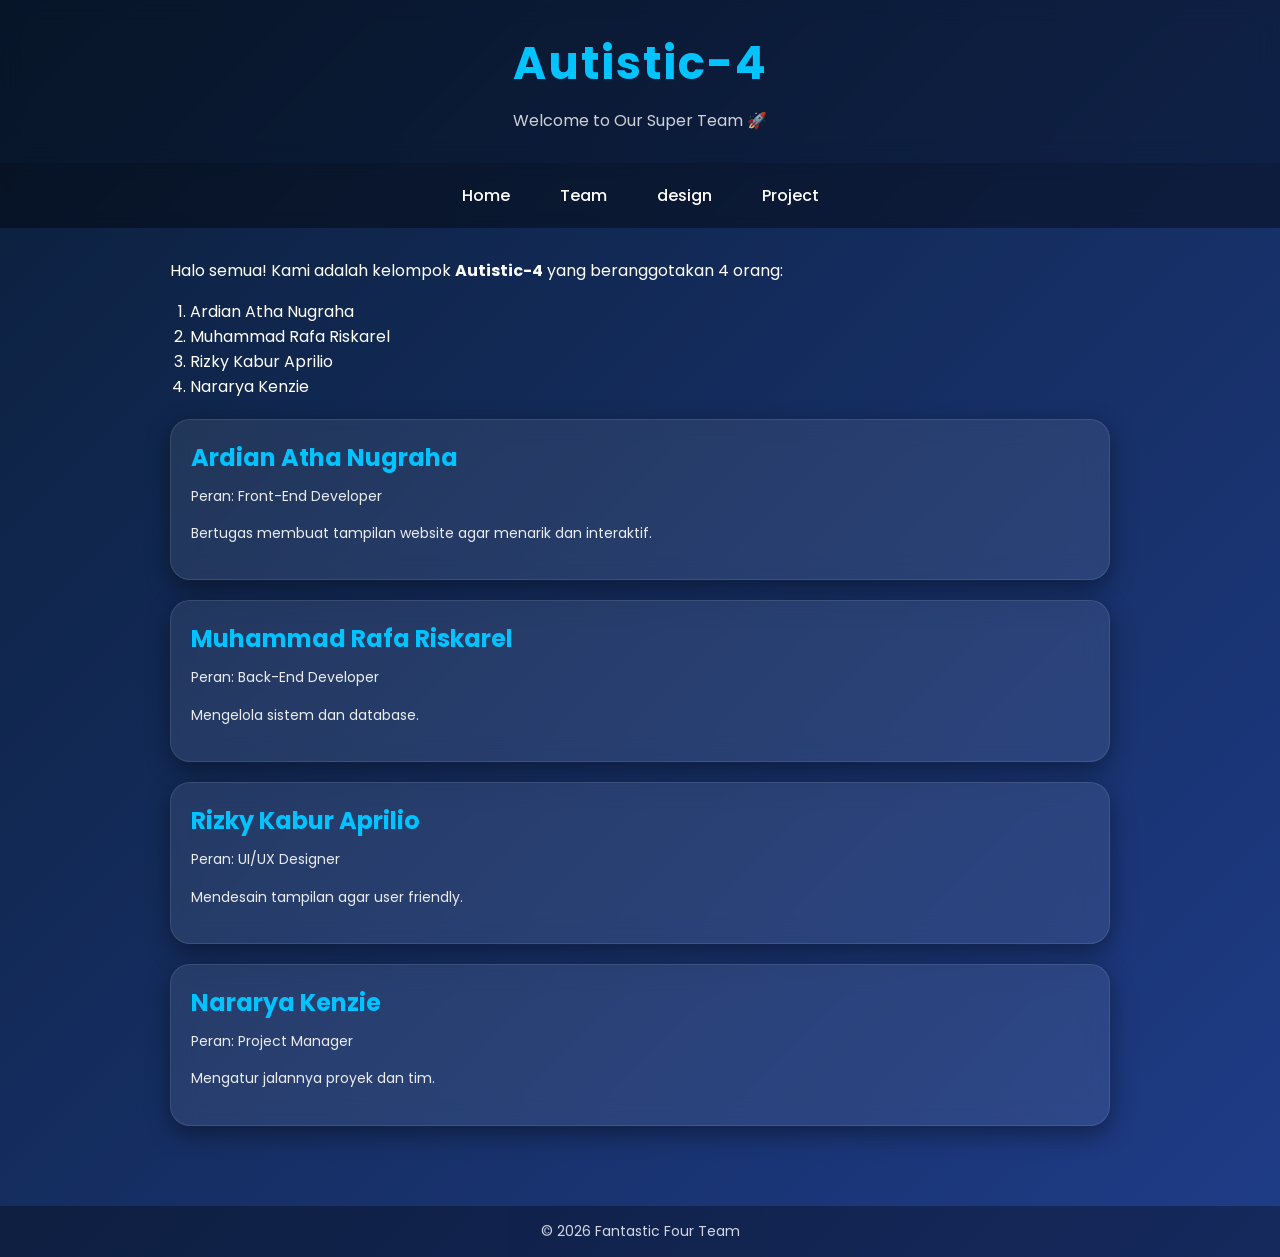
==== Design.html @ e34e0647 "Add files via upload" ====
<!DOCTYPE html>
<html lang="id">
<head>
    <meta charset="UTF-8">
    <title>Autistic-4</title>
    <link rel="stylesheet" href="style.css">
</head>
<body>

<header>
    <h1>Autistic-4</h1>
    <p>Welcome to Our Super Team 🚀</p>
</header>

<nav>
      <a href="index.html">Home</a>
    <a href="Team.html">Team</a>
    <a href="Design.html">design</a>
    <a href="Project.html">Project</a>
</nav>

<div class="content">
    <p>Halo semua! Kami adalah kelompok <b>Autistic-4</b> yang beranggotakan 4 orang:</p>
    
    <ol>
        <li>Ardian Atha Nugraha</li>
        <li>Muhammad Rafa Riskarel</li>
        <li>Rizky Kabur Aprilio</li>
        <li>Nararya Kenzie</li>
    </ol>

    <div class="card">
        <h2>Ardian Atha Nugraha</h2>
        <p>Peran: Front-End Developer</p>
        <p>Bertugas membuat tampilan website agar menarik dan interaktif.</p>
    </div>

    <div class="card">
        <h2>Muhammad Rafa Riskarel</h2>
        <p>Peran: Back-End Developer</p>
        <p>Mengelola sistem dan database.</p>
    </div>

    <div class="card">
        <h2>Rizky Kabur Aprilio</h2>
        <p>Peran: UI/UX Designer</p>
        <p>Mendesain tampilan agar user friendly.</p>
    </div>

    <div class="card">
        <h2>Nararya Kenzie</h2>
        <p>Peran: Project Manager</p>
        <p>Mengatur jalannya proyek dan tim.</p>
    </div>
</div>

<footer>
    <p>© 2026 Fantastic Four Team</p>
</footer>

</body>
</html>
---- style.css ----
@import url('https://fonts.googleapis.com/css2?family=Poppins:wght@300;500;700&display=swap');

* {
    margin: 0;
    padding: 0;
    box-sizing: border-box;
}

body {
    font-family: 'Poppins', sans-serif;
    background: linear-gradient(135deg, #0b1f3a, #1f3c88);
    color: white;
}

/* HEADER */
header {
    text-align: center;
    padding: 30px 20px;
    background: rgba(0, 0, 0, 0.3);
    backdrop-filter: blur(10px);
}

header h1 {
    font-size: 45px;
    color: #00c3ff;
    letter-spacing: 2px;
}

header p {
    margin-top: 10px;
    font-size: 16px;
    opacity: 0.8;
}

/* NAVBAR */
nav {
    display: flex;
    justify-content: center;
    gap: 20px;
    background: rgba(0, 0, 0, 0.4);
    padding: 12px;
    backdrop-filter: blur(8px);
}

nav a {
    color: white;
    text-decoration: none;
    font-weight: 500;
    padding: 8px 15px;
    border-radius: 8px;
    transition: 0.3s;
}

nav a:hover {
    background: #00c3ff;
    color: #0b1f3a;
}

/* CONTENT */
.content {
    padding: 30px;
    max-width: 1000px;
    margin: auto;
}

.content p {
    margin-bottom: 15px;
    line-height: 1.6;
}

/* LIST */
ol {
    margin-left: 20px;
    margin-bottom: 20px;
}

/* CARD */
.card {
    background: rgba(255, 255, 255, 0.08);
    margin: 20px 0;
    padding: 20px;
    border-radius: 20px;
    backdrop-filter: blur(12px);
    box-shadow: 0 8px 25px rgba(0,0,0,0.4);
    transition: 0.3s ease;
    border: 1px solid rgba(255,255,255,0.1);
}

.card:hover {
    transform: translateY(-8px) scale(1.02);
    box-shadow: 0 12px 30px rgba(0,0,0,0.6);
}

.card h2 {
    color: #00c3ff;
    margin-bottom: 10px;
}

.card p {
    font-size: 14px;
    opacity: 0.9;
}

/* FOOTER */
footer {
    text-align: center;
    padding: 15px;
    background: rgba(0,0,0,0.4);
    margin-top: 30px;
    font-size: 14px;
    opacity: 0.8;
}
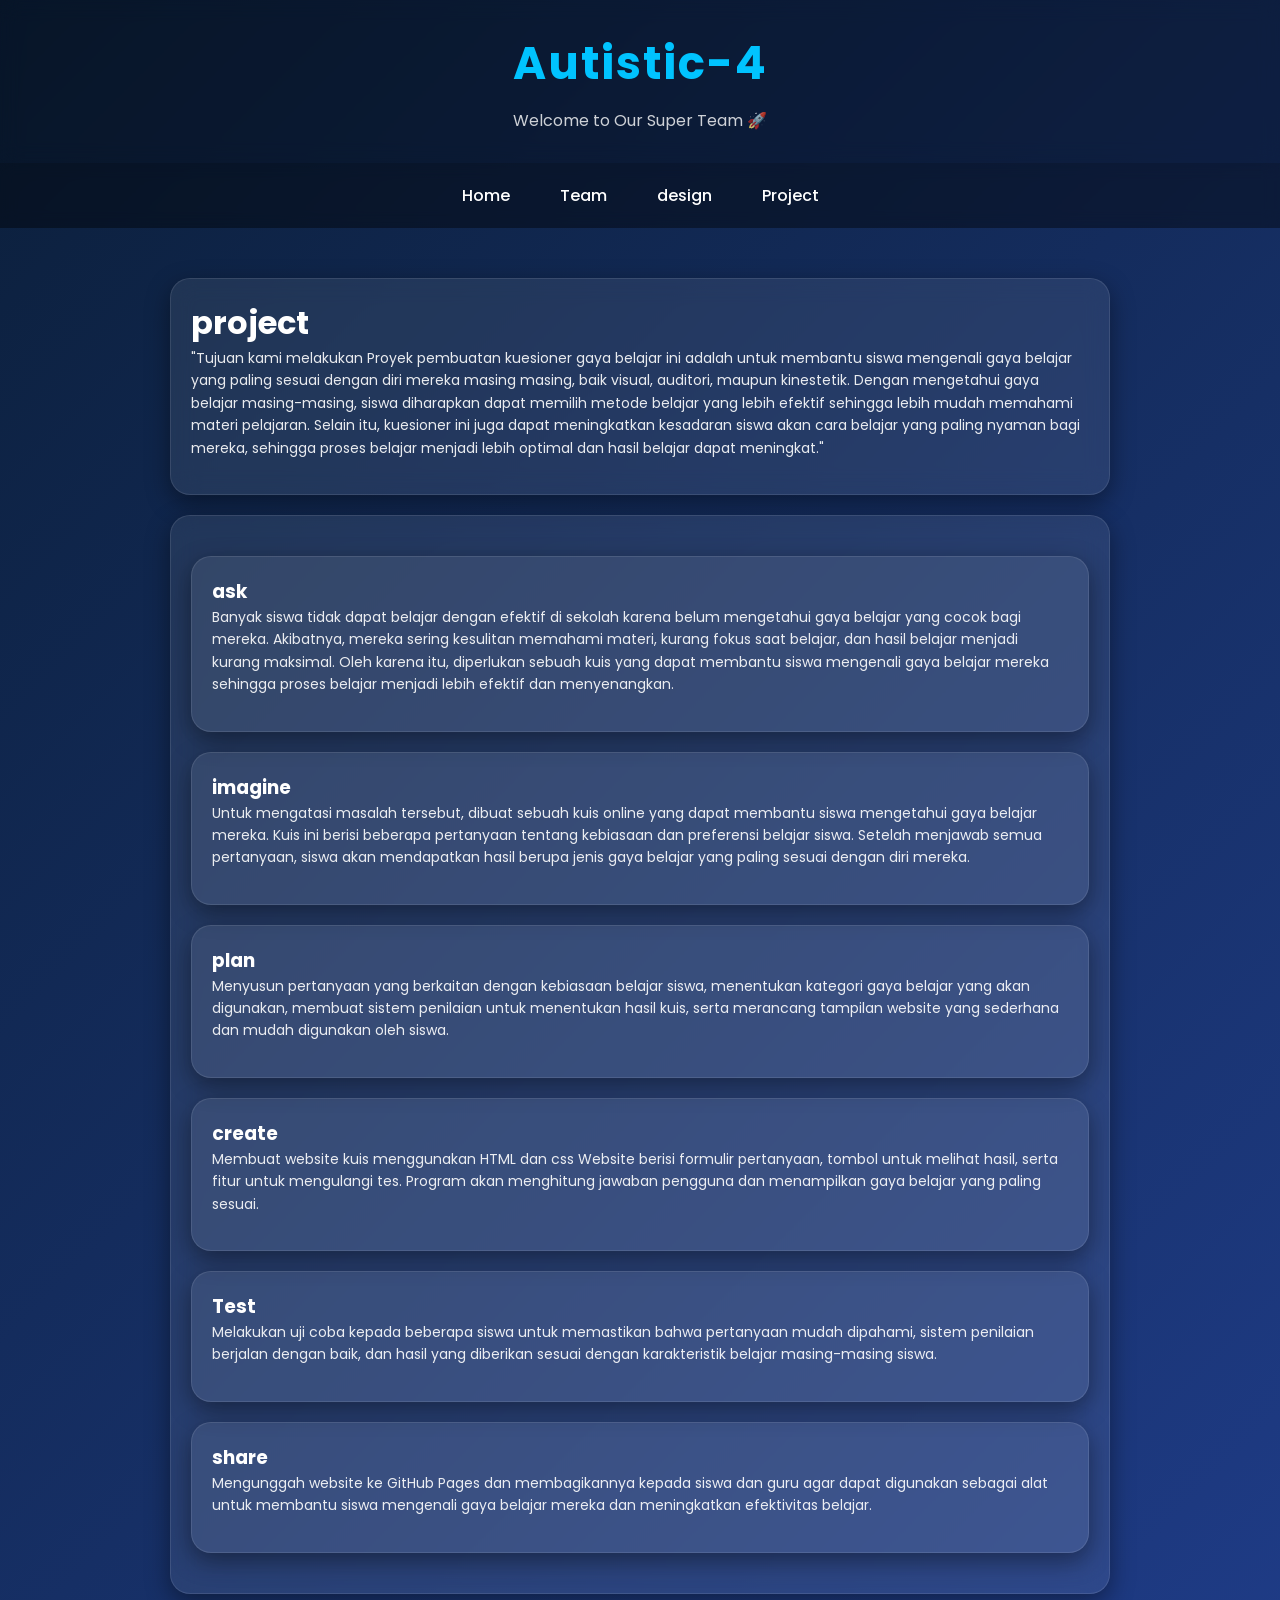
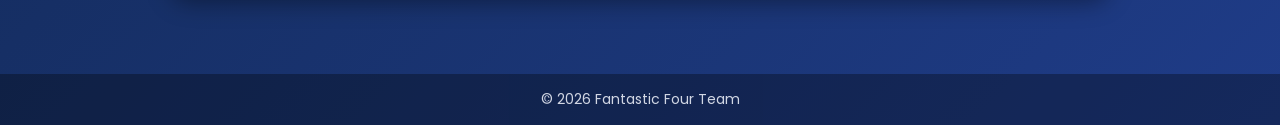
==== commit 5c299987: "Update Design.html" ====
--- a/Design.html
+++ b/Design.html
@@ -11,52 +11,58 @@
     <h1>Autistic-4</h1>
     <p>Welcome to Our Super Team 🚀</p>
 </header>
-
+    
 <nav>
-      <a href="index.html">Home</a>
+    <a href="index.html">Home</a>
     <a href="Team.html">Team</a>
     <a href="Design.html">design</a>
-    <a href="Project.html">Project</a>
+    <a href="test.html">Project</a>
 </nav>
 
 <div class="content">
-    <p>Halo semua! Kami adalah kelompok <b>Autistic-4</b> yang beranggotakan 4 orang:</p>
-    
-    <ol>
-        <li>Ardian Atha Nugraha</li>
-        <li>Muhammad Rafa Riskarel</li>
-        <li>Rizky Kabur Aprilio</li>
-        <li>Nararya Kenzie</li>
-    </ol>
 
-    <div class="card">
-        <h2>Ardian Atha Nugraha</h2>
-        <p>Peran: Front-End Developer</p>
-        <p>Bertugas membuat tampilan website agar menarik dan interaktif.</p>
-    </div>
+  <div class="card">
+      <h1>project</h1>
+      <p>"Tujuan kami melakukan Proyek pembuatan kuesioner gaya belajar ini adalah untuk membantu siswa mengenali gaya belajar yang paling sesuai dengan diri mereka masing masing, baik visual, auditori, maupun kinestetik. Dengan mengetahui gaya belajar masing-masing, siswa diharapkan dapat memilih metode belajar yang lebih efektif sehingga lebih mudah memahami materi pelajaran. Selain itu, kuesioner ini juga dapat meningkatkan kesadaran siswa akan cara belajar yang paling nyaman bagi mereka, sehingga proses belajar menjadi lebih optimal dan hasil belajar dapat meningkat."</p>
+   </div>
 
-    <div class="card">
-        <h2>Muhammad Rafa Riskarel</h2>
-        <p>Peran: Back-End Developer</p>
-        <p>Mengelola sistem dan database.</p>
-    </div>
+   <div class="card">
+       <div class="subcard">
+           <h3>ask</h3>
+           <p>Banyak siswa tidak dapat belajar dengan efektif di sekolah karena belum mengetahui gaya belajar yang cocok bagi mereka. Akibatnya, mereka sering kesulitan memahami materi, kurang fokus saat belajar, dan hasil belajar menjadi kurang maksimal. Oleh karena itu, diperlukan sebuah kuis yang dapat membantu siswa mengenali gaya belajar mereka sehingga proses belajar menjadi lebih efektif dan menyenangkan.</p>
+       </div>
+          
+        <div class="subcard">
+           <h3>imagine</h3>
+           <p>Untuk mengatasi masalah tersebut, dibuat sebuah kuis online yang dapat membantu siswa mengetahui gaya belajar mereka. Kuis ini berisi beberapa pertanyaan tentang kebiasaan dan preferensi belajar siswa. Setelah menjawab semua pertanyaan, siswa akan mendapatkan hasil berupa jenis gaya belajar yang paling sesuai dengan diri mereka.</p>
+       </div>
 
-    <div class="card">
-        <h2>Rizky Kabur Aprilio</h2>
-        <p>Peran: UI/UX Designer</p>
-        <p>Mendesain tampilan agar user friendly.</p>
-    </div>
+        <div class="subcard">
+           <h3>plan</h3>
+           <p>Menyusun pertanyaan yang berkaitan dengan kebiasaan belajar siswa, menentukan kategori gaya belajar yang akan digunakan, membuat sistem penilaian untuk menentukan hasil kuis, serta merancang tampilan website yang sederhana dan mudah digunakan oleh siswa.</p>
+       </div>
 
-    <div class="card">
-        <h2>Nararya Kenzie</h2>
-        <p>Peran: Project Manager</p>
-        <p>Mengatur jalannya proyek dan tim.</p>
-    </div>
+        <div class="subcard">
+           <h3>create</h3>
+           <p>Membuat website kuis menggunakan HTML dan css Website berisi formulir pertanyaan, tombol untuk melihat hasil, serta fitur untuk mengulangi tes. Program akan menghitung jawaban pengguna dan menampilkan gaya belajar yang paling sesuai.</p>
+       </div>
+
+        <div class="subcard">
+           <h3>Test</h3>
+           <p>Melakukan uji coba kepada beberapa siswa untuk memastikan bahwa pertanyaan mudah dipahami, sistem penilaian berjalan dengan baik, dan hasil yang diberikan sesuai dengan karakteristik belajar masing-masing siswa.</p>
+       </div>
+
+        <div class="subcard">
+           <h3>share</h3>
+           <p>Mengunggah website ke GitHub Pages dan membagikannya kepada siswa dan guru agar dapat digunakan sebagai alat untuk membantu siswa mengenali gaya belajar mereka dan meningkatkan efektivitas belajar.</p>
+       </div>
+   </div>    
 </div>
+
 
 <footer>
     <p>© 2026 Fantastic Four Team</p>
 </footer>
 
 </body>
-</html>+</html>
--- a/style.css
+++ b/style.css
@@ -91,6 +91,27 @@
     box-shadow: 0 12px 30px rgba(0,0,0,0.6);
 }
 
+.subcard {
+    background: rgba(255, 255, 255, 0.08);
+    margin: 20px 0;
+    padding: 20px;
+    border-radius: 20px;
+    box-shadow: 0 8px 25px rgba(0,0,0,0.4);
+    transition: 0.3s ease;
+    border: 1px solid rgba(255,255,255,0.1);
+}
+
+.subcard p {
+    font-size: 14px;
+    opacity: 0.9;
+
+}
+
+subcard h3 {
+    color: #00c3ff;
+    margin-bottom: 10px;
+}
+
 .card h2 {
     color: #00c3ff;
     margin-bottom: 10px;
@@ -100,7 +121,6 @@
     font-size: 14px;
     opacity: 0.9;
 }
-
 /* FOOTER */
 footer {
     text-align: center;
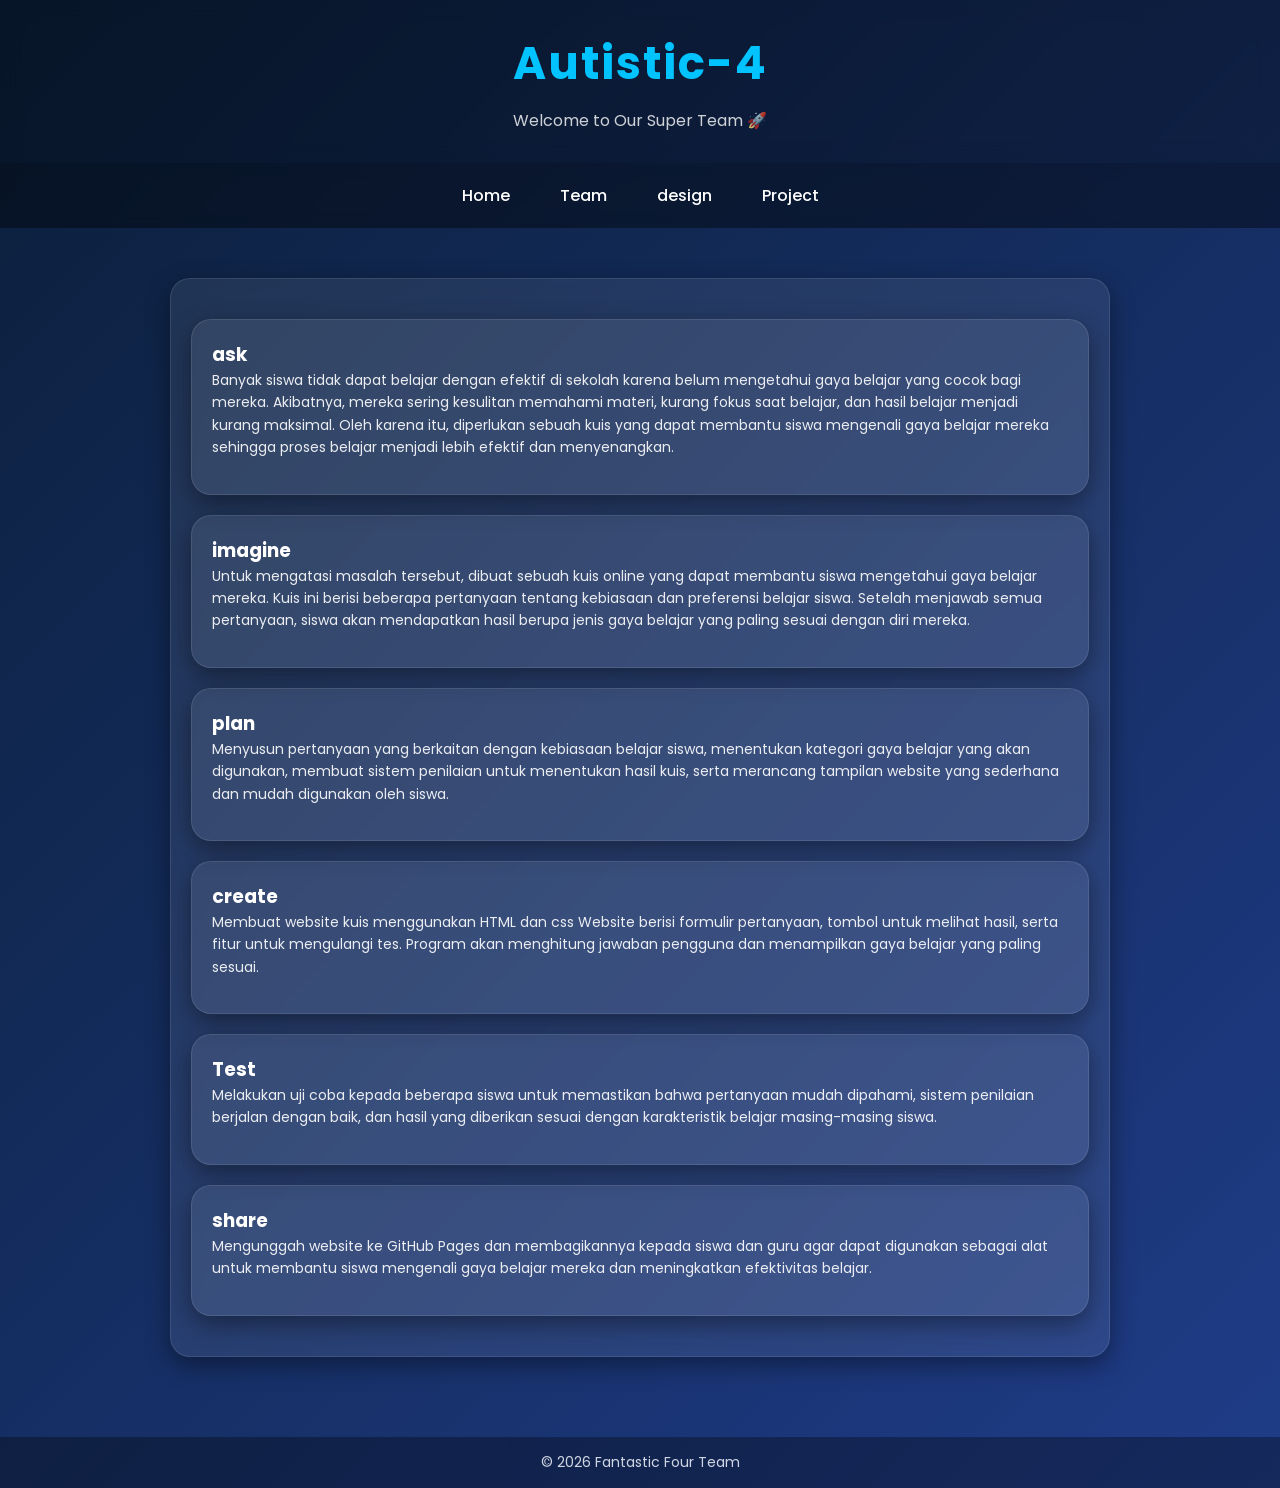
==== commit 6f96436d: "Update Design.html" ====
--- a/Design.html
+++ b/Design.html
@@ -20,11 +20,6 @@
 </nav>
 
 <div class="content">
-
-  <div class="card">
-      <h1>project</h1>
-      <p>"Tujuan kami melakukan Proyek pembuatan kuesioner gaya belajar ini adalah untuk membantu siswa mengenali gaya belajar yang paling sesuai dengan diri mereka masing masing, baik visual, auditori, maupun kinestetik. Dengan mengetahui gaya belajar masing-masing, siswa diharapkan dapat memilih metode belajar yang lebih efektif sehingga lebih mudah memahami materi pelajaran. Selain itu, kuesioner ini juga dapat meningkatkan kesadaran siswa akan cara belajar yang paling nyaman bagi mereka, sehingga proses belajar menjadi lebih optimal dan hasil belajar dapat meningkat."</p>
-   </div>
 
    <div class="card">
        <div class="subcard">
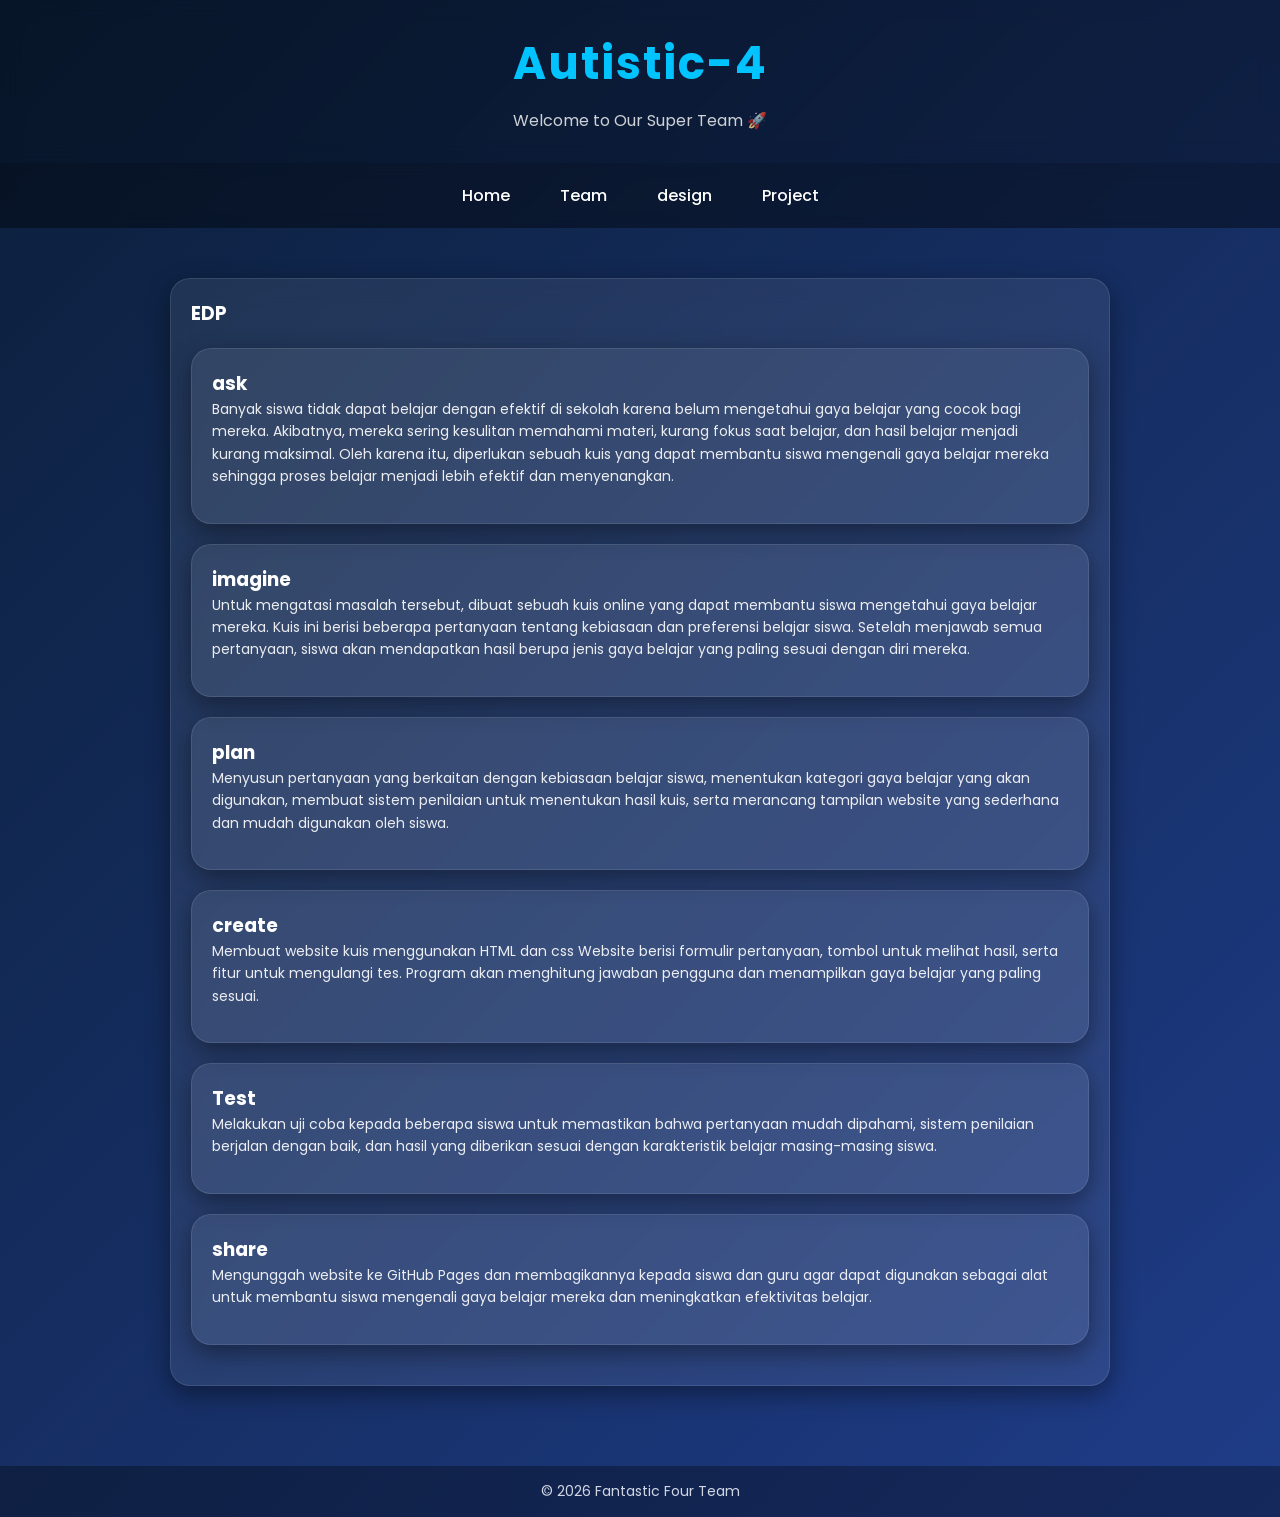
==== commit b9571c0a: "Update Design.html" ====
--- a/Design.html
+++ b/Design.html
@@ -22,6 +22,7 @@
 <div class="content">
 
    <div class="card">
+        <h3>EDP</h3>
        <div class="subcard">
            <h3>ask</h3>
            <p>Banyak siswa tidak dapat belajar dengan efektif di sekolah karena belum mengetahui gaya belajar yang cocok bagi mereka. Akibatnya, mereka sering kesulitan memahami materi, kurang fokus saat belajar, dan hasil belajar menjadi kurang maksimal. Oleh karena itu, diperlukan sebuah kuis yang dapat membantu siswa mengenali gaya belajar mereka sehingga proses belajar menjadi lebih efektif dan menyenangkan.</p>
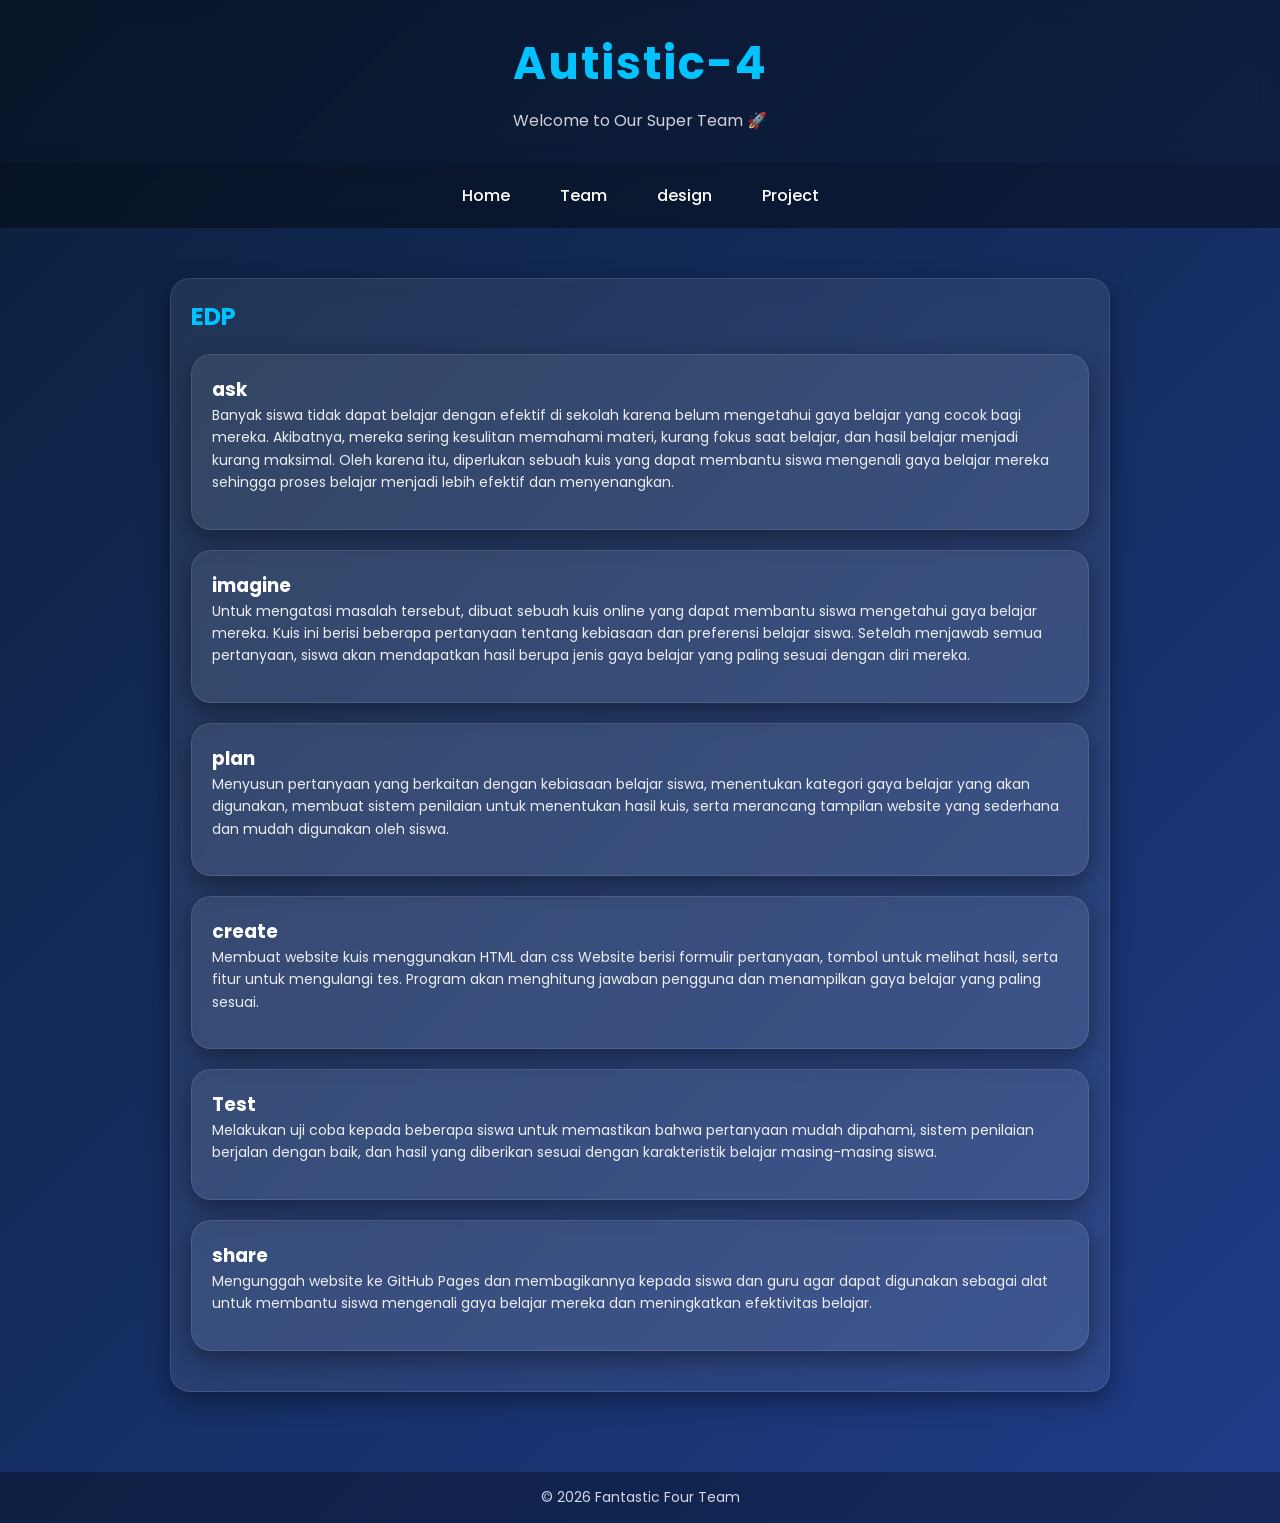
==== commit 32735c25: "Update Design.html" ====
--- a/Design.html
+++ b/Design.html
@@ -22,7 +22,7 @@
 <div class="content">
 
    <div class="card">
-        <h3>EDP</h3>
+        <h2>EDP</h2>
        <div class="subcard">
            <h3>ask</h3>
            <p>Banyak siswa tidak dapat belajar dengan efektif di sekolah karena belum mengetahui gaya belajar yang cocok bagi mereka. Akibatnya, mereka sering kesulitan memahami materi, kurang fokus saat belajar, dan hasil belajar menjadi kurang maksimal. Oleh karena itu, diperlukan sebuah kuis yang dapat membantu siswa mengenali gaya belajar mereka sehingga proses belajar menjadi lebih efektif dan menyenangkan.</p>
